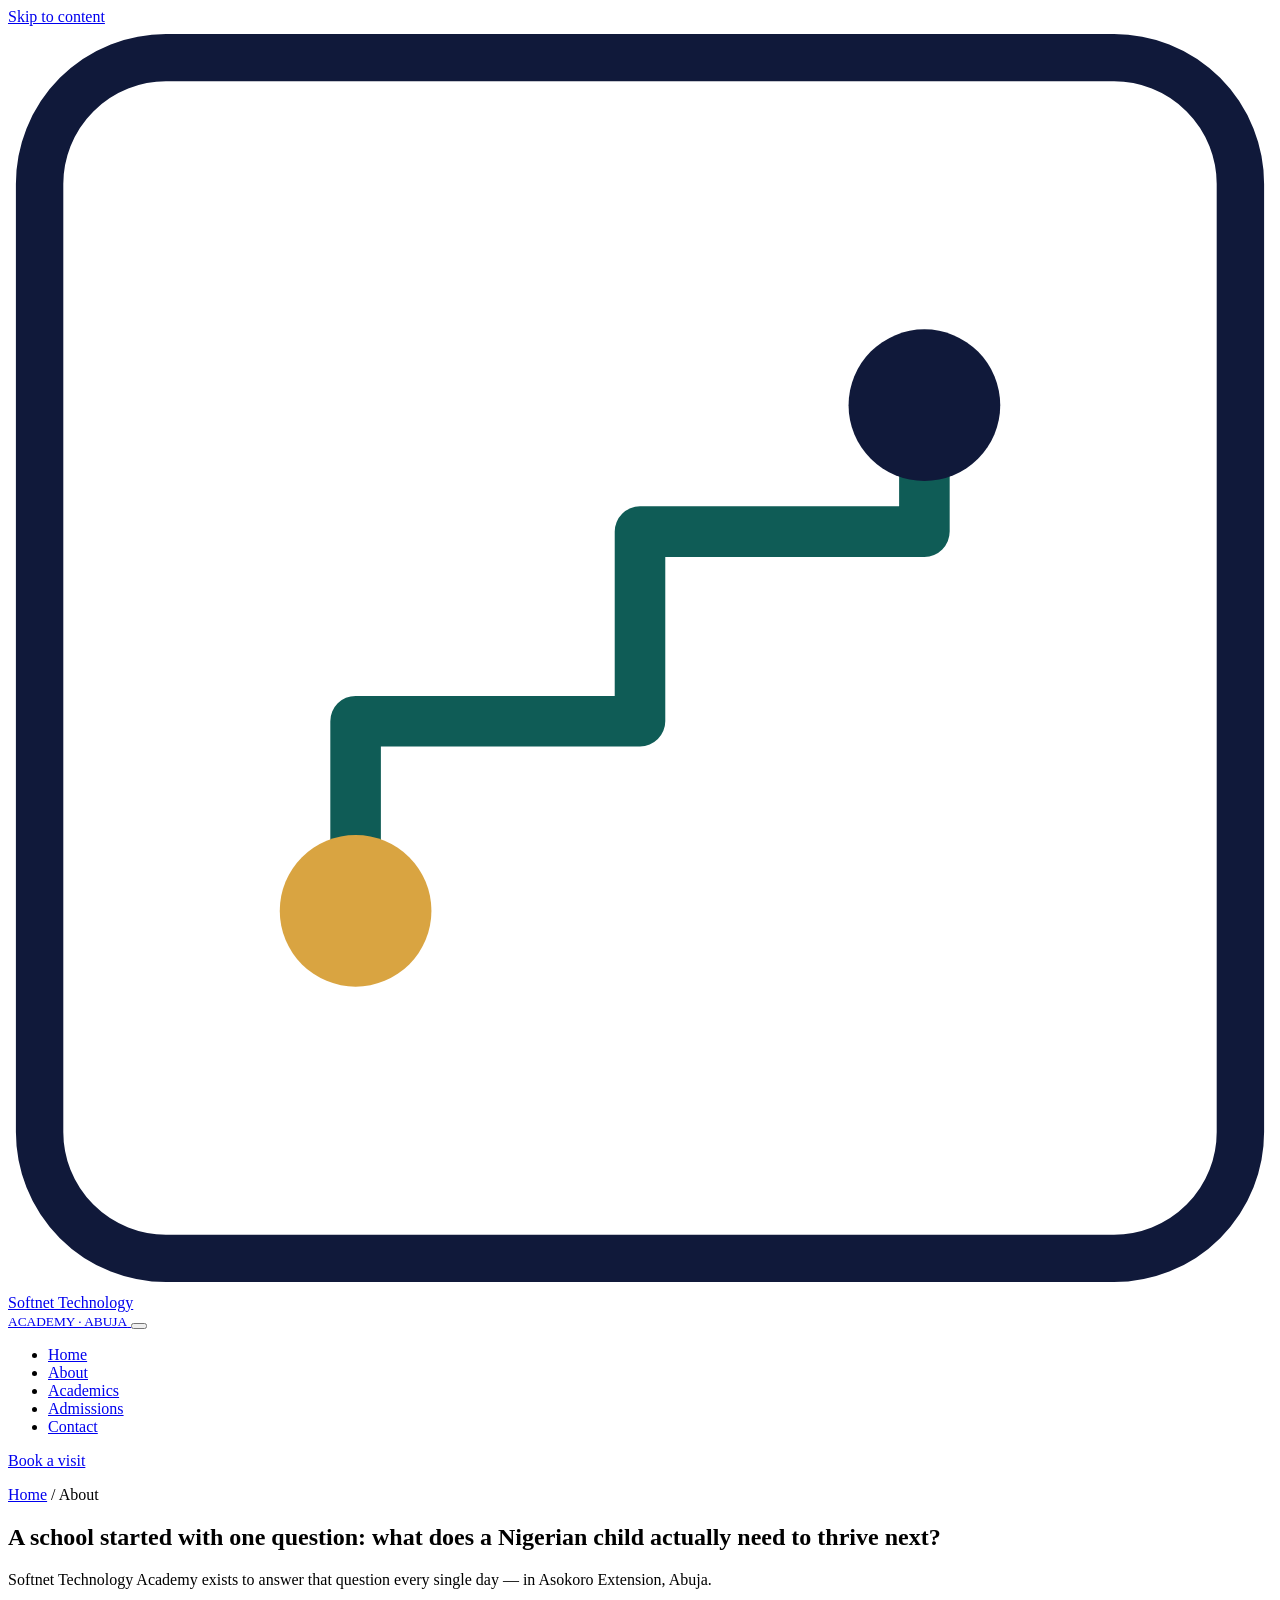
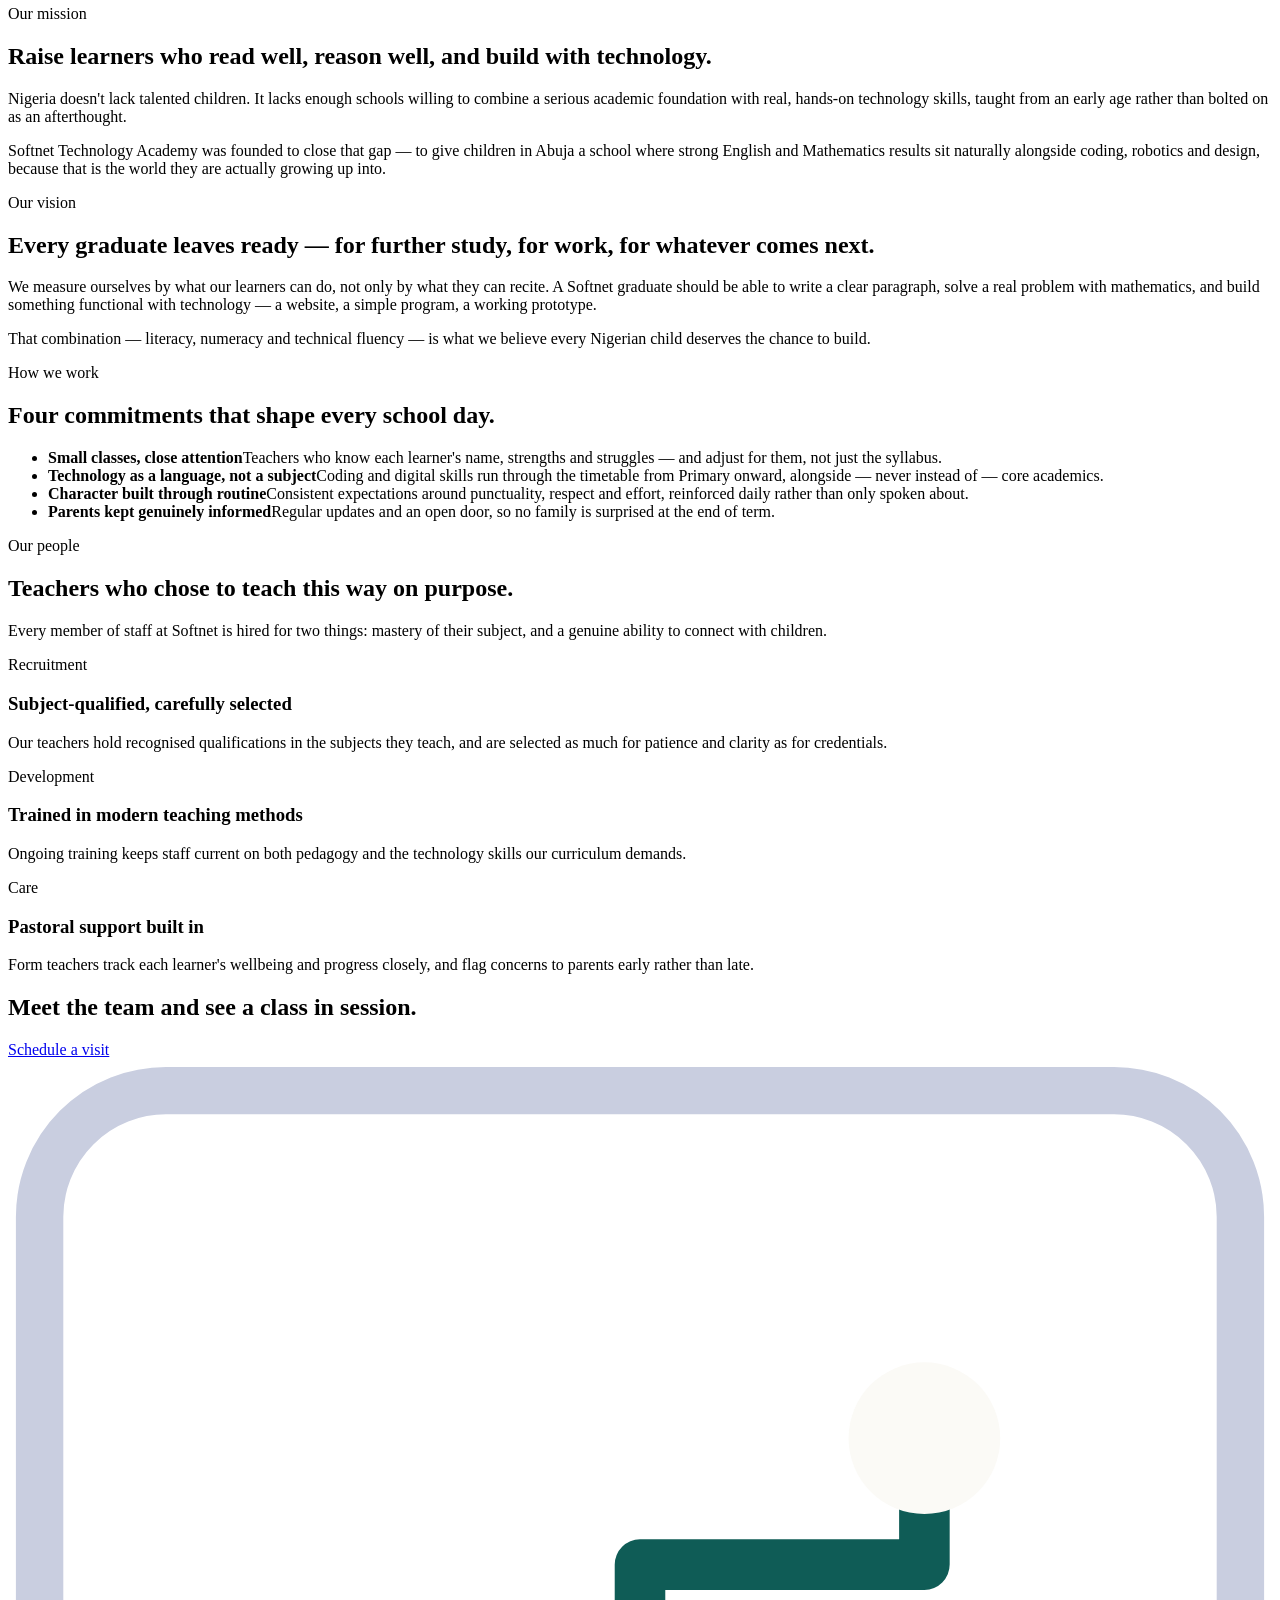
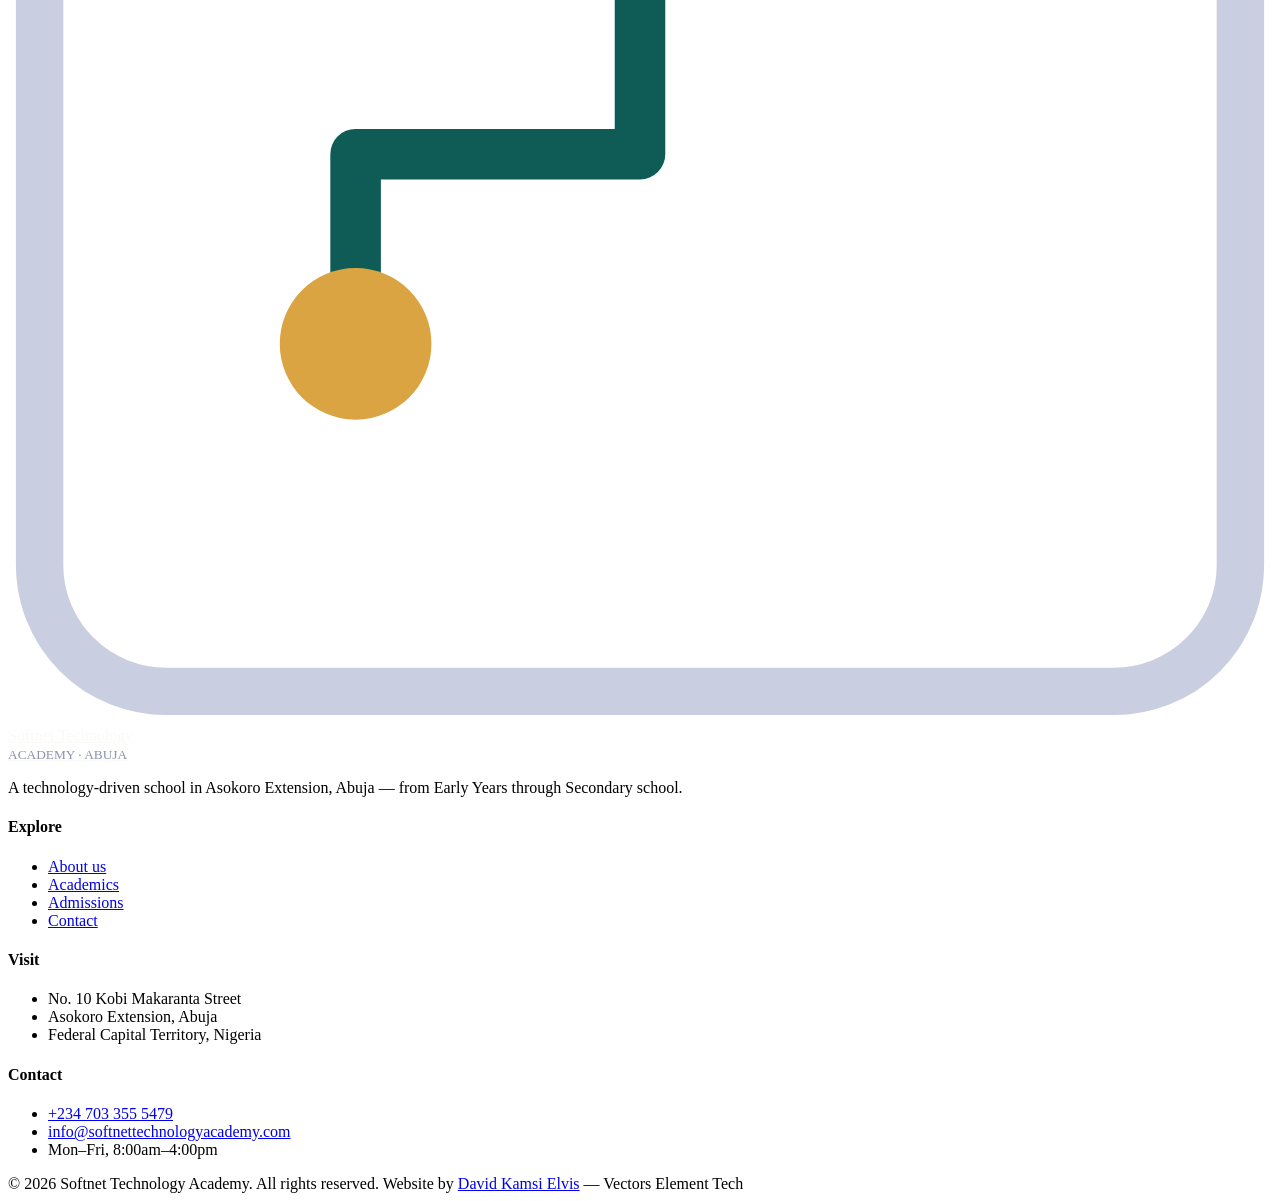
==== about.html @ 7d102e01 "Add files via upload" ====
<!doctype html>
<html lang="en">
<head>
<meta charset="UTF-8">
<meta name="viewport" content="width=device-width, initial-scale=1.0">
<title>About Softnet Technology Academy — Our Story &amp; Mission</title>
<meta name="description" content="Learn about Softnet Technology Academy's mission, values and story — a technology-driven school in Asokoro Extension, Abuja, built to prepare children for a digital future.">
<link rel="canonical" href="https://www.softnettechnologyacademy.com/about.html">
<meta name="robots" content="index, follow">
<link rel="icon" href="data:,">
<link rel="preconnect" href="https://fonts.googleapis.com">
<link rel="preconnect" href="https://fonts.gstatic.com" crossorigin>
<link href="https://fonts.googleapis.com/css2?family=Fraunces:ital,opsz,wght@0,9..144,500;0,9..144,600;1,9..144,500&family=IBM+Plex+Sans:wght@400;500;600&display=swap" rel="stylesheet">
<link rel="stylesheet" href="assets/css/style.css">
</head>
<body>

<a class="visually-hidden" href="#main">Skip to content</a>

<header class="site-header">
  <div class="wrap">
    <a class="brand" href="index.html" aria-label="Softnet Technology Academy — home">
      <svg class="brand-mark" viewBox="0 0 40 40" fill="none" xmlns="http://www.w3.org/2000/svg" aria-hidden="true">
        <rect x="1" y="1" width="38" height="38" rx="4" stroke="#10193A" stroke-width="1.5"/>
        <path d="M11 28V22L20 22V16H29V12" stroke="#0F5C56" stroke-width="1.6" stroke-linecap="round" stroke-linejoin="round"/>
        <circle cx="11" cy="28" r="2.4" fill="#D9A441"/>
        <circle cx="29" cy="12" r="2.4" fill="#10193A"/>
      </svg>
      <span>Softnet Technology<br><small>ACADEMY · ABUJA</small></span>
    </a>
    <button class="nav-toggle" aria-expanded="false" aria-controls="site-nav" aria-label="Toggle menu">
      <span></span><span></span><span></span>
    </button>
    <nav class="site-nav" id="site-nav">
      <ul>
        <li><a href="index.html">Home</a></li>
        <li><a href="about.html" aria-current="page">About</a></li>
        <li><a href="academics.html">Academics</a></li>
        <li><a href="admissions.html">Admissions</a></li>
        <li><a href="contact.html">Contact</a></li>
      </ul>
      <a class="btn btn-primary" href="admissions.html">Book a visit</a>
    </nav>
  </div>
</header>

<main id="main">

  <section class="page-hero">
    <div class="wrap">
      <p class="crumb"><a href="index.html">Home</a> / About</p>
      <h1>A school started with one question: what does a Nigerian child actually need to thrive next?</h1>
      <p>Softnet Technology Academy exists to answer that question every single day — in Asokoro Extension, Abuja.</p>
    </div>
  </section>

  <section>
    <div class="wrap split">
      <div>
        <span class="section-kicker">Our mission</span>
        <h2>Raise learners who read well, reason well, and build with technology.</h2>
        <p>Nigeria doesn't lack talented children. It lacks enough schools willing to combine a serious academic foundation with real, hands-on technology skills, taught from an early age rather than bolted on as an afterthought.</p>
        <p>Softnet Technology Academy was founded to close that gap — to give children in Abuja a school where strong English and Mathematics results sit naturally alongside coding, robotics and design, because that is the world they are actually growing up into.</p>
      </div>
      <div>
        <span class="section-kicker">Our vision</span>
        <h2>Every graduate leaves ready — for further study, for work, for whatever comes next.</h2>
        <p>We measure ourselves by what our learners can do, not only by what they can recite. A Softnet graduate should be able to write a clear paragraph, solve a real problem with mathematics, and build something functional with technology — a website, a simple program, a working prototype.</p>
        <p>That combination — literacy, numeracy and technical fluency — is what we believe every Nigerian child deserves the chance to build.</p>
      </div>
    </div>
  </section>

  <section class="alt-bg">
    <div class="wrap">
      <div class="section-head">
        <div>
          <span class="section-kicker">How we work</span>
          <h2>Four commitments that shape every school day.</h2>
        </div>
      </div>
      <ul class="timeline">
        <li><strong>Small classes, close attention</strong><span>Teachers who know each learner's name, strengths and struggles — and adjust for them, not just the syllabus.</span></li>
        <li><strong>Technology as a language, not a subject</strong><span>Coding and digital skills run through the timetable from Primary onward, alongside — never instead of — core academics.</span></li>
        <li><strong>Character built through routine</strong><span>Consistent expectations around punctuality, respect and effort, reinforced daily rather than only spoken about.</span></li>
        <li><strong>Parents kept genuinely informed</strong><span>Regular updates and an open door, so no family is surprised at the end of term.</span></li>
      </ul>
    </div>
  </section>

  <section>
    <div class="wrap">
      <div class="section-head">
        <div>
          <span class="section-kicker">Our people</span>
          <h2>Teachers who chose to teach this way on purpose.</h2>
        </div>
        <p>Every member of staff at Softnet is hired for two things: mastery of their subject, and a genuine ability to connect with children.</p>
      </div>
      <div class="values-grid">
        <div class="value-block">
          <span class="value-num">Recruitment</span>
          <h3>Subject-qualified, carefully selected</h3>
          <p>Our teachers hold recognised qualifications in the subjects they teach, and are selected as much for patience and clarity as for credentials.</p>
        </div>
        <div class="value-block">
          <span class="value-num">Development</span>
          <h3>Trained in modern teaching methods</h3>
          <p>Ongoing training keeps staff current on both pedagogy and the technology skills our curriculum demands.</p>
        </div>
        <div class="value-block">
          <span class="value-num">Care</span>
          <h3>Pastoral support built in</h3>
          <p>Form teachers track each learner's wellbeing and progress closely, and flag concerns to parents early rather than late.</p>
        </div>
      </div>
    </div>
  </section>

  <section class="cta-banner">
    <div class="wrap">
      <h2>Meet the team and see a class in session.</h2>
      <a class="btn btn-gold" href="admissions.html">Schedule a visit</a>
    </div>
  </section>

</main>

<footer class="site-footer">
  <div class="wrap footer-grid">
    <div class="footer-brand">
      <a class="brand" href="index.html" style="color:#FBFAF6;">
        <svg class="brand-mark" viewBox="0 0 40 40" fill="none" xmlns="http://www.w3.org/2000/svg" aria-hidden="true">
          <rect x="1" y="1" width="38" height="38" rx="4" stroke="#C9CEE0" stroke-width="1.5"/>
          <path d="M11 28V22L20 22V16H29V12" stroke="#0F5C56" stroke-width="1.6" stroke-linecap="round" stroke-linejoin="round"/>
          <circle cx="11" cy="28" r="2.4" fill="#D9A441"/>
          <circle cx="29" cy="12" r="2.4" fill="#FBFAF6"/>
        </svg>
        <span>Softnet Technology<br><small style="color:#8B92AC;">ACADEMY · ABUJA</small></span>
      </a>
      <p>A technology-driven school in Asokoro Extension, Abuja — from Early Years through Secondary school.</p>
    </div>
    <div>
      <h4>Explore</h4>
      <ul>
        <li><a href="about.html">About us</a></li>
        <li><a href="academics.html">Academics</a></li>
        <li><a href="admissions.html">Admissions</a></li>
        <li><a href="contact.html">Contact</a></li>
      </ul>
    </div>
    <div>
      <h4>Visit</h4>
      <ul>
        <li>No. 10 Kobi Makaranta Street</li>
        <li>Asokoro Extension, Abuja</li>
        <li>Federal Capital Territory, Nigeria</li>
      </ul>
    </div>
    <div>
      <h4>Contact</h4>
      <ul>
        <li><a href="tel:+2347033555479">+234 703 355 5479</a></li>
        <li><a href="mailto:info@softnettechnologyacademy.com">info@softnettechnologyacademy.com</a></li>
        <li>Mon–Fri, 8:00am–4:00pm</li>
      </ul>
    </div>
  </div>
  <div class="wrap footer-bottom">
    <span>© <span data-year>2026</span> Softnet Technology Academy. All rights reserved.</span>
    <span>Website by <a href="#" rel="noopener">David Kamsi Elvis</a> — Vectors Element Tech</span>
  </div>
</footer>

<script src="assets/js/script.js"></script>
</body>
</html>
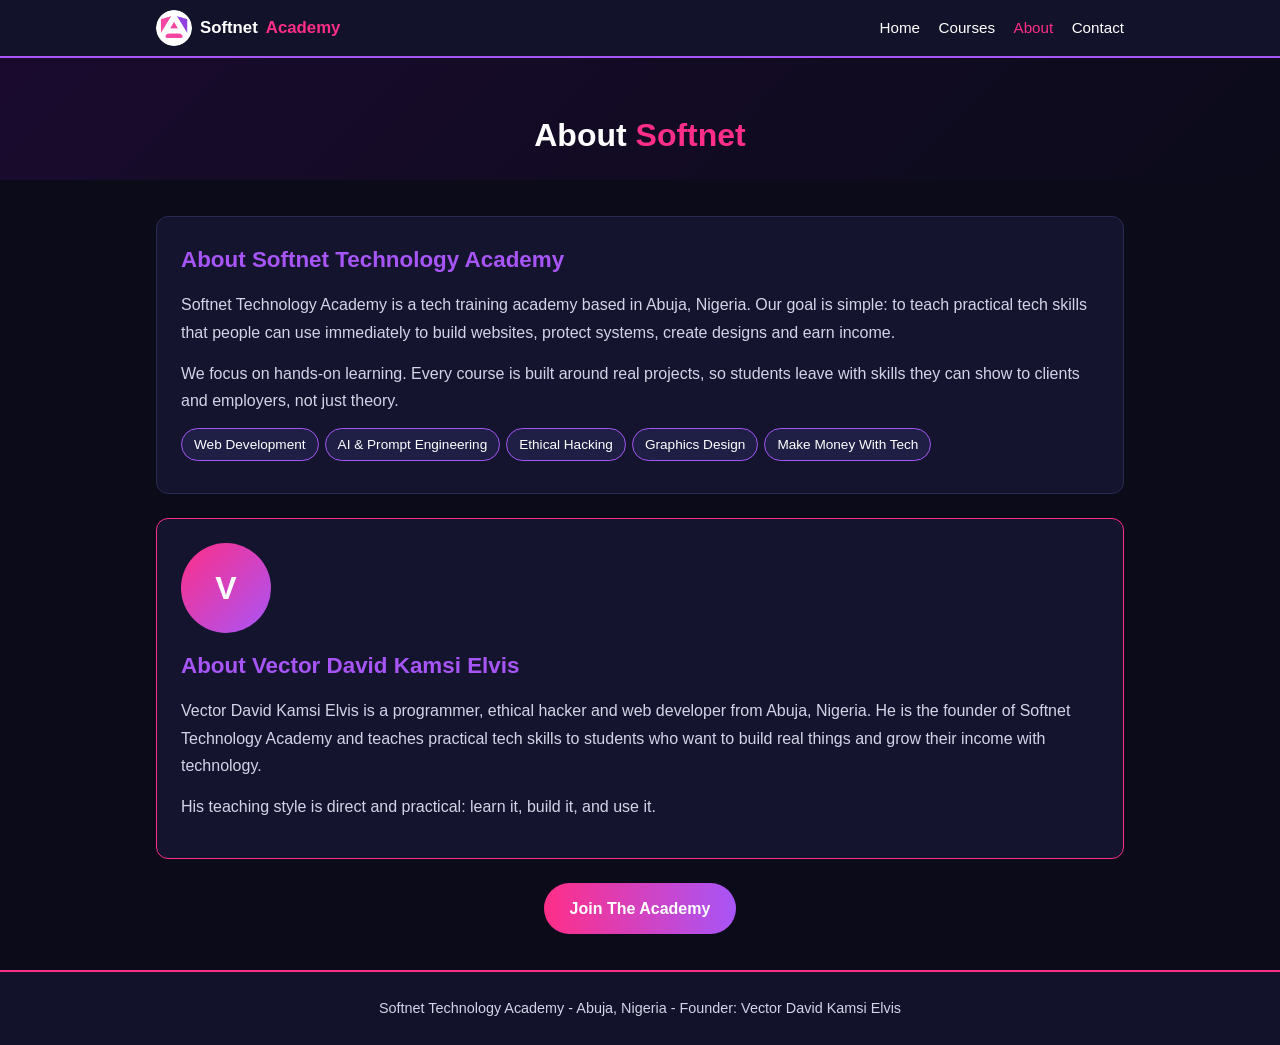
==== commit f35ca4ba: "Softnet Technology Academy website" ====
--- a/about.html
+++ b/about.html
@@ -1,177 +1,88 @@
-<!doctype html>
+<!DOCTYPE html>
 <html lang="en">
 <head>
 <meta charset="UTF-8">
 <meta name="viewport" content="width=device-width, initial-scale=1.0">
-<title>About Softnet Technology Academy — Our Story &amp; Mission</title>
-<meta name="description" content="Learn about Softnet Technology Academy's mission, values and story — a technology-driven school in Asokoro Extension, Abuja, built to prepare children for a digital future.">
-<link rel="canonical" href="https://www.softnettechnologyacademy.com/about.html">
-<meta name="robots" content="index, follow">
-<link rel="icon" href="data:,">
-<link rel="preconnect" href="https://fonts.googleapis.com">
-<link rel="preconnect" href="https://fonts.gstatic.com" crossorigin>
-<link href="https://fonts.googleapis.com/css2?family=Fraunces:ital,opsz,wght@0,9..144,500;0,9..144,600;1,9..144,500&family=IBM+Plex+Sans:wght@400;500;600&display=swap" rel="stylesheet">
-<link rel="stylesheet" href="assets/css/style.css">
+<title>About | Softnet Technology Academy</title>
+<meta name="description" content="Learn about Softnet Technology Academy in Abuja, Nigeria and its founder Vector David Kamsi Elvis, a programmer, ethical hacker and web developer who teaches practical tech skills.">
+<meta name="keywords" content="about Softnet Technology Academy, Vector David Kamsi Elvis, programmer Abuja, ethical hacker Nigeria, web developer Abuja">
+<meta name="author" content="Vector David Kamsi Elvis">
+<meta name="theme-color" content="#0b0b1a">
+<link rel="icon" type="image/png" href="favicon.png">
+<link rel="apple-touch-icon" href="apple-touch-icon.png">
+<style>
+*{box-sizing:border-box;margin:0;padding:0}
+body{font-family:Arial,Helvetica,sans-serif;background:#0b0b1a;color:#fff;line-height:1.6}
+a{color:#ff2e88;text-decoration:none}
+header{background:#12122b;border-bottom:2px solid #a855f7;position:sticky;top:0;z-index:10}
+.nav{max-width:1000px;margin:auto;padding:10px 16px;display:flex;flex-wrap:wrap;align-items:center;justify-content:space-between;gap:8px}
+.logo{display:flex;align-items:center;gap:8px;font-weight:bold;font-size:1.05rem;color:#fff}
+.logo img{width:36px;height:36px;border-radius:50%}
+.logo span{color:#ff2e88}
+nav a{color:#fff;margin-left:14px;font-size:.95rem}
+nav a:hover,nav a.active{color:#ff2e88}
+.wrap{max-width:1000px;margin:auto;padding:36px 16px}
+.btn{display:inline-block;background:linear-gradient(90deg,#ff2e88,#a855f7);color:#fff;padding:12px 26px;border-radius:30px;font-weight:bold;border:0;font-size:1rem;cursor:pointer}
+.btn:hover{opacity:.9;color:#fff}
+.card{background:#14142e;border:1px solid #2a2a50;border-radius:12px;padding:22px}
+.card h3{color:#a855f7;margin-bottom:6px}
+.card p{color:#d4d4e8;font-size:.95rem}
+.grid{display:grid;grid-template-columns:repeat(auto-fit,minmax(240px,1fr));gap:16px}
+.page-title{text-align:center;padding:50px 16px 10px;background:linear-gradient(135deg,#1a0b2e,#0b0b1a)}
+.page-title h1{font-size:2rem;margin-bottom:8px}
+.page-title h1 span{color:#ff2e88}
+.page-title p{color:#d4d4e8;max-width:600px;margin:0 auto 20px}
+h2{font-size:1.5rem;margin-bottom:18px;color:#fff}
+h2 span{color:#ff2e88}
+.center{text-align:center;margin-top:26px}
+footer{text-align:center;padding:24px 16px;background:#12122b;border-top:2px solid #ff2e88;font-size:.9rem;color:#d4d4e8}
+body{line-height:1.7}
+h2{color:#a855f7;font-size:1.4rem;margin-bottom:12px}
+p{color:#d4d4e8;margin-bottom:14px}
+.box{background:#14142e;border:1px solid #2a2a50;border-radius:12px;padding:24px;margin-bottom:24px}
+.box.pink{border-color:#ff2e88}
+.avatar{width:90px;height:90px;border-radius:50%;background:linear-gradient(135deg,#ff2e88,#a855f7);display:flex;align-items:center;justify-content:center;font-size:2rem;font-weight:bold;margin-bottom:14px}
+.tags span{display:inline-block;background:#1f1f45;border:1px solid #a855f7;color:#fff;padding:4px 12px;border-radius:20px;font-size:.85rem;margin:0 6px 8px 0}
+</style>
 </head>
 <body>
+<header>
+<div class="nav">
+<a class="logo" href="index.html"><img src="logo.png" alt="Softnet Technology Academy logo">Softnet <span>Academy</span></a>
+<nav>
+<a href="index.html">Home</a>
+<a href="courses.html">Courses</a>
+<a class="active" href="about.html">About</a>
+<a href="contact.html">Contact</a>
+</nav>
+</div>
+</header>
+<section class="page-title">
+<h1>About <span>Softnet</span></h1>
+</section>
 
-<a class="visually-hidden" href="#main">Skip to content</a>
+<main class="wrap">
 
-<header class="site-header">
-  <div class="wrap">
-    <a class="brand" href="index.html" aria-label="Softnet Technology Academy — home">
-      <svg class="brand-mark" viewBox="0 0 40 40" fill="none" xmlns="http://www.w3.org/2000/svg" aria-hidden="true">
-        <rect x="1" y="1" width="38" height="38" rx="4" stroke="#10193A" stroke-width="1.5"/>
-        <path d="M11 28V22L20 22V16H29V12" stroke="#0F5C56" stroke-width="1.6" stroke-linecap="round" stroke-linejoin="round"/>
-        <circle cx="11" cy="28" r="2.4" fill="#D9A441"/>
-        <circle cx="29" cy="12" r="2.4" fill="#10193A"/>
-      </svg>
-      <span>Softnet Technology<br><small>ACADEMY · ABUJA</small></span>
-    </a>
-    <button class="nav-toggle" aria-expanded="false" aria-controls="site-nav" aria-label="Toggle menu">
-      <span></span><span></span><span></span>
-    </button>
-    <nav class="site-nav" id="site-nav">
-      <ul>
-        <li><a href="index.html">Home</a></li>
-        <li><a href="about.html" aria-current="page">About</a></li>
-        <li><a href="academics.html">Academics</a></li>
-        <li><a href="admissions.html">Admissions</a></li>
-        <li><a href="contact.html">Contact</a></li>
-      </ul>
-      <a class="btn btn-primary" href="admissions.html">Book a visit</a>
-    </nav>
-  </div>
-</header>
+<div class="box">
+<h2>About Softnet Technology Academy</h2>
+<p>Softnet Technology Academy is a tech training academy based in Abuja, Nigeria. Our goal is simple: to teach practical tech skills that people can use immediately to build websites, protect systems, create designs and earn income.</p>
+<p>We focus on hands-on learning. Every course is built around real projects, so students leave with skills they can show to clients and employers, not just theory.</p>
+<div class="tags">
+<span>Web Development</span><span>AI &amp; Prompt Engineering</span><span>Ethical Hacking</span><span>Graphics Design</span><span>Make Money With Tech</span>
+</div>
+</div>
 
-<main id="main">
+<div class="box pink">
+<div class="avatar">V</div>
+<h2>About Vector David Kamsi Elvis</h2>
+<p>Vector David Kamsi Elvis is a programmer, ethical hacker and web developer from Abuja, Nigeria. He is the founder of Softnet Technology Academy and teaches practical tech skills to students who want to build real things and grow their income with technology.</p>
+<p>His teaching style is direct and practical: learn it, build it, and use it.</p>
+</div>
 
-  <section class="page-hero">
-    <div class="wrap">
-      <p class="crumb"><a href="index.html">Home</a> / About</p>
-      <h1>A school started with one question: what does a Nigerian child actually need to thrive next?</h1>
-      <p>Softnet Technology Academy exists to answer that question every single day — in Asokoro Extension, Abuja.</p>
-    </div>
-  </section>
-
-  <section>
-    <div class="wrap split">
-      <div>
-        <span class="section-kicker">Our mission</span>
-        <h2>Raise learners who read well, reason well, and build with technology.</h2>
-        <p>Nigeria doesn't lack talented children. It lacks enough schools willing to combine a serious academic foundation with real, hands-on technology skills, taught from an early age rather than bolted on as an afterthought.</p>
-        <p>Softnet Technology Academy was founded to close that gap — to give children in Abuja a school where strong English and Mathematics results sit naturally alongside coding, robotics and design, because that is the world they are actually growing up into.</p>
-      </div>
-      <div>
-        <span class="section-kicker">Our vision</span>
-        <h2>Every graduate leaves ready — for further study, for work, for whatever comes next.</h2>
-        <p>We measure ourselves by what our learners can do, not only by what they can recite. A Softnet graduate should be able to write a clear paragraph, solve a real problem with mathematics, and build something functional with technology — a website, a simple program, a working prototype.</p>
-        <p>That combination — literacy, numeracy and technical fluency — is what we believe every Nigerian child deserves the chance to build.</p>
-      </div>
-    </div>
-  </section>
-
-  <section class="alt-bg">
-    <div class="wrap">
-      <div class="section-head">
-        <div>
-          <span class="section-kicker">How we work</span>
-          <h2>Four commitments that shape every school day.</h2>
-        </div>
-      </div>
-      <ul class="timeline">
-        <li><strong>Small classes, close attention</strong><span>Teachers who know each learner's name, strengths and struggles — and adjust for them, not just the syllabus.</span></li>
-        <li><strong>Technology as a language, not a subject</strong><span>Coding and digital skills run through the timetable from Primary onward, alongside — never instead of — core academics.</span></li>
-        <li><strong>Character built through routine</strong><span>Consistent expectations around punctuality, respect and effort, reinforced daily rather than only spoken about.</span></li>
-        <li><strong>Parents kept genuinely informed</strong><span>Regular updates and an open door, so no family is surprised at the end of term.</span></li>
-      </ul>
-    </div>
-  </section>
-
-  <section>
-    <div class="wrap">
-      <div class="section-head">
-        <div>
-          <span class="section-kicker">Our people</span>
-          <h2>Teachers who chose to teach this way on purpose.</h2>
-        </div>
-        <p>Every member of staff at Softnet is hired for two things: mastery of their subject, and a genuine ability to connect with children.</p>
-      </div>
-      <div class="values-grid">
-        <div class="value-block">
-          <span class="value-num">Recruitment</span>
-          <h3>Subject-qualified, carefully selected</h3>
-          <p>Our teachers hold recognised qualifications in the subjects they teach, and are selected as much for patience and clarity as for credentials.</p>
-        </div>
-        <div class="value-block">
-          <span class="value-num">Development</span>
-          <h3>Trained in modern teaching methods</h3>
-          <p>Ongoing training keeps staff current on both pedagogy and the technology skills our curriculum demands.</p>
-        </div>
-        <div class="value-block">
-          <span class="value-num">Care</span>
-          <h3>Pastoral support built in</h3>
-          <p>Form teachers track each learner's wellbeing and progress closely, and flag concerns to parents early rather than late.</p>
-        </div>
-      </div>
-    </div>
-  </section>
-
-  <section class="cta-banner">
-    <div class="wrap">
-      <h2>Meet the team and see a class in session.</h2>
-      <a class="btn btn-gold" href="admissions.html">Schedule a visit</a>
-    </div>
-  </section>
+<div style="text-align:center"><a class="btn" href="contact.html">Join The Academy</a></div>
 
 </main>
 
-<footer class="site-footer">
-  <div class="wrap footer-grid">
-    <div class="footer-brand">
-      <a class="brand" href="index.html" style="color:#FBFAF6;">
-        <svg class="brand-mark" viewBox="0 0 40 40" fill="none" xmlns="http://www.w3.org/2000/svg" aria-hidden="true">
-          <rect x="1" y="1" width="38" height="38" rx="4" stroke="#C9CEE0" stroke-width="1.5"/>
-          <path d="M11 28V22L20 22V16H29V12" stroke="#0F5C56" stroke-width="1.6" stroke-linecap="round" stroke-linejoin="round"/>
-          <circle cx="11" cy="28" r="2.4" fill="#D9A441"/>
-          <circle cx="29" cy="12" r="2.4" fill="#FBFAF6"/>
-        </svg>
-        <span>Softnet Technology<br><small style="color:#8B92AC;">ACADEMY · ABUJA</small></span>
-      </a>
-      <p>A technology-driven school in Asokoro Extension, Abuja — from Early Years through Secondary school.</p>
-    </div>
-    <div>
-      <h4>Explore</h4>
-      <ul>
-        <li><a href="about.html">About us</a></li>
-        <li><a href="academics.html">Academics</a></li>
-        <li><a href="admissions.html">Admissions</a></li>
-        <li><a href="contact.html">Contact</a></li>
-      </ul>
-    </div>
-    <div>
-      <h4>Visit</h4>
-      <ul>
-        <li>No. 10 Kobi Makaranta Street</li>
-        <li>Asokoro Extension, Abuja</li>
-        <li>Federal Capital Territory, Nigeria</li>
-      </ul>
-    </div>
-    <div>
-      <h4>Contact</h4>
-      <ul>
-        <li><a href="tel:+2347033555479">+234 703 355 5479</a></li>
-        <li><a href="mailto:info@softnettechnologyacademy.com">info@softnettechnologyacademy.com</a></li>
-        <li>Mon–Fri, 8:00am–4:00pm</li>
-      </ul>
-    </div>
-  </div>
-  <div class="wrap footer-bottom">
-    <span>© <span data-year>2026</span> Softnet Technology Academy. All rights reserved.</span>
-    <span>Website by <a href="#" rel="noopener">David Kamsi Elvis</a> — Vectors Element Tech</span>
-  </div>
-</footer>
-
-<script src="assets/js/script.js"></script>
+<footer>Softnet Technology Academy - Abuja, Nigeria - Founder: Vector David Kamsi Elvis</footer>
 </body>
 </html>
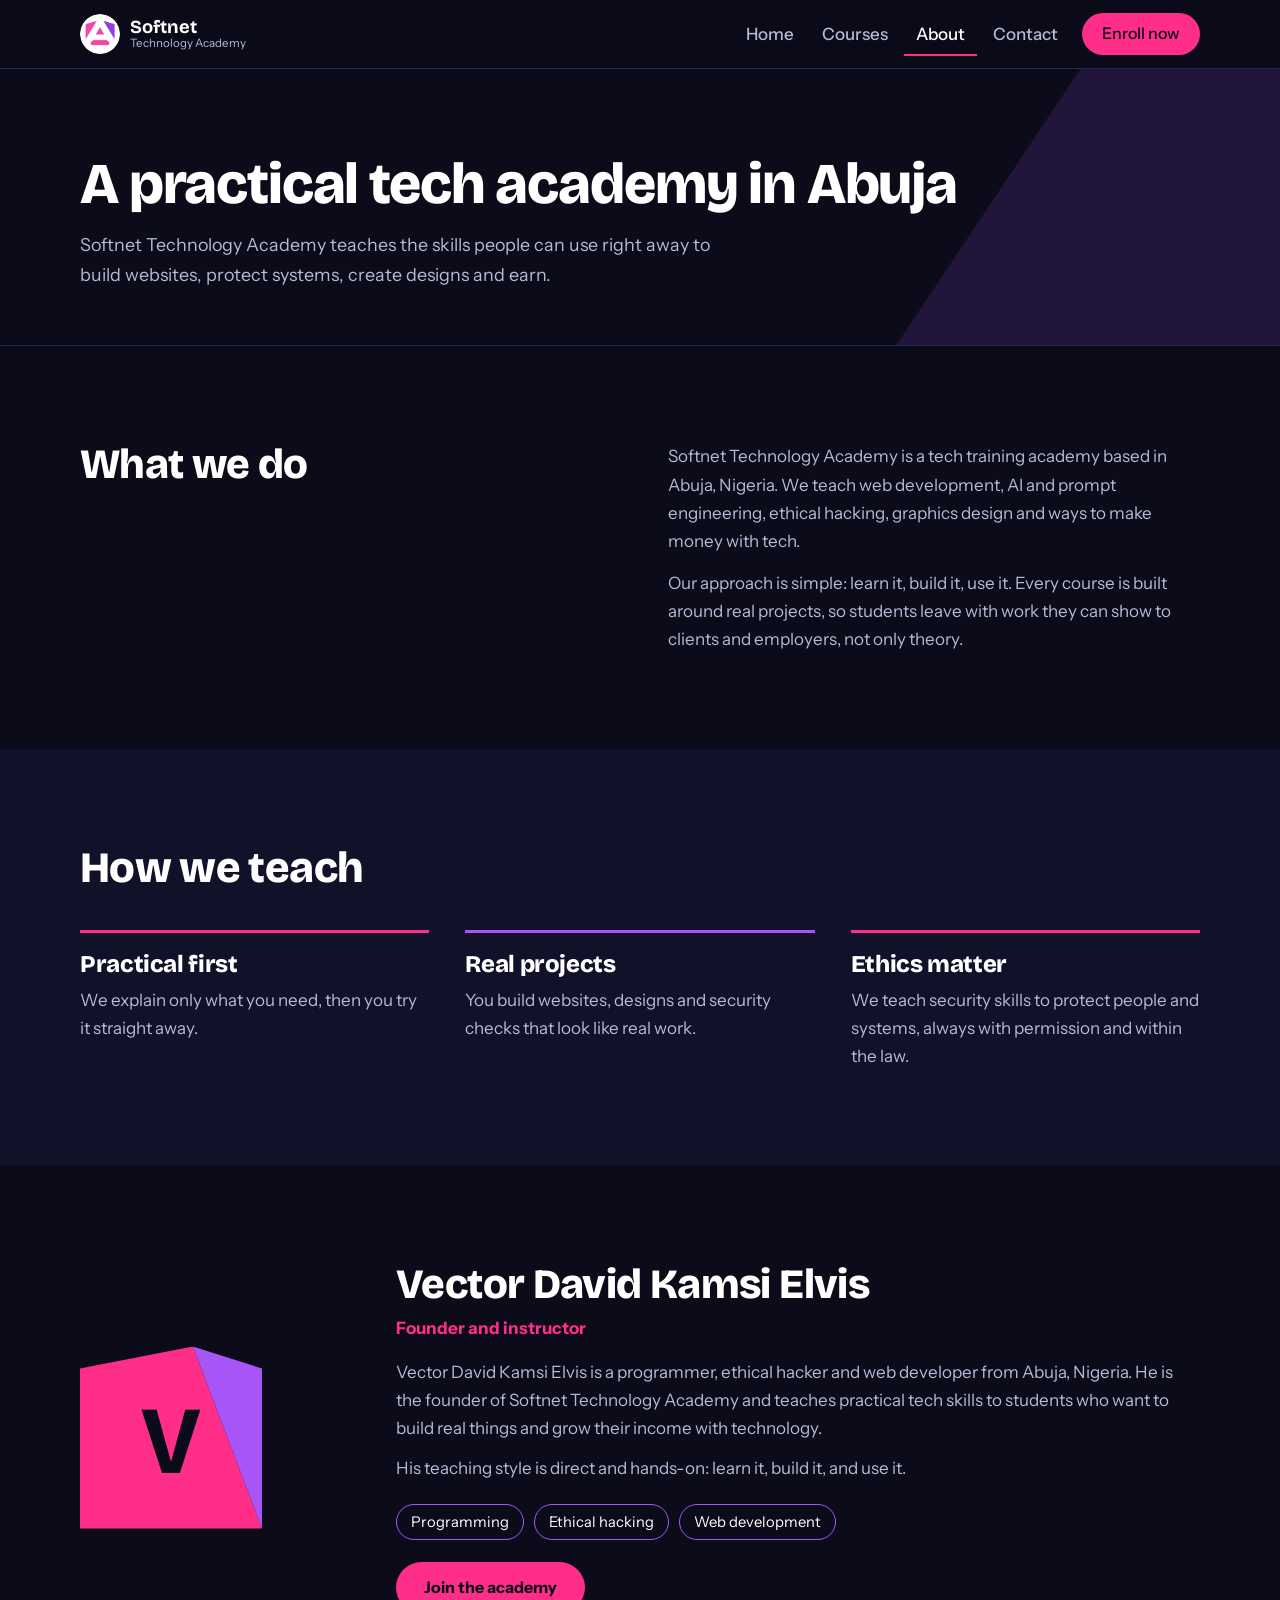
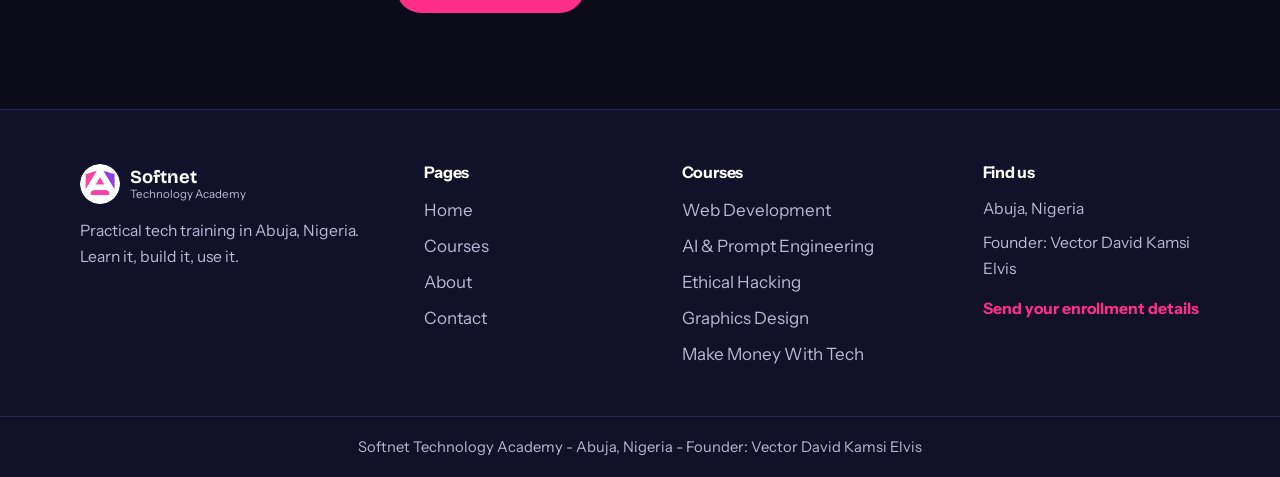
==== commit 4cb30676: "Upgrade site design" ====
--- a/about.html
+++ b/about.html
@@ -2,87 +2,116 @@
 <html lang="en">
 <head>
 <meta charset="UTF-8">
-<meta name="viewport" content="width=device-width, initial-scale=1.0">
+<meta name="viewport" content="width=device-width, initial-scale=1">
 <title>About | Softnet Technology Academy</title>
-<meta name="description" content="Learn about Softnet Technology Academy in Abuja, Nigeria and its founder Vector David Kamsi Elvis, a programmer, ethical hacker and web developer who teaches practical tech skills.">
-<meta name="keywords" content="about Softnet Technology Academy, Vector David Kamsi Elvis, programmer Abuja, ethical hacker Nigeria, web developer Abuja">
+<meta name="description" content="About Softnet Technology Academy in Abuja, Nigeria, and its founder Vector David Kamsi Elvis, a programmer, ethical hacker and web developer who teaches practical tech skills.">
+<meta name="keywords" content="about Softnet Technology Academy, Vector David Kamsi Elvis, programmer Abuja, ethical hacker Nigeria, web developer Abuja, tech academy Abuja">
 <meta name="author" content="Vector David Kamsi Elvis">
 <meta name="theme-color" content="#0b0b1a">
+<meta name="google-site-verification" content="MwQ1hpRbO0LSqHjCaqxayibc6W6-r-oxV6-lSGNBybg" />
+<link rel="canonical" href="https://anulikamadueagles-design.github.io/softnet-technology-academy/about.html">
 <link rel="icon" type="image/png" href="favicon.png">
 <link rel="apple-touch-icon" href="apple-touch-icon.png">
-<style>
-*{box-sizing:border-box;margin:0;padding:0}
-body{font-family:Arial,Helvetica,sans-serif;background:#0b0b1a;color:#fff;line-height:1.6}
-a{color:#ff2e88;text-decoration:none}
-header{background:#12122b;border-bottom:2px solid #a855f7;position:sticky;top:0;z-index:10}
-.nav{max-width:1000px;margin:auto;padding:10px 16px;display:flex;flex-wrap:wrap;align-items:center;justify-content:space-between;gap:8px}
-.logo{display:flex;align-items:center;gap:8px;font-weight:bold;font-size:1.05rem;color:#fff}
-.logo img{width:36px;height:36px;border-radius:50%}
-.logo span{color:#ff2e88}
-nav a{color:#fff;margin-left:14px;font-size:.95rem}
-nav a:hover,nav a.active{color:#ff2e88}
-.wrap{max-width:1000px;margin:auto;padding:36px 16px}
-.btn{display:inline-block;background:linear-gradient(90deg,#ff2e88,#a855f7);color:#fff;padding:12px 26px;border-radius:30px;font-weight:bold;border:0;font-size:1rem;cursor:pointer}
-.btn:hover{opacity:.9;color:#fff}
-.card{background:#14142e;border:1px solid #2a2a50;border-radius:12px;padding:22px}
-.card h3{color:#a855f7;margin-bottom:6px}
-.card p{color:#d4d4e8;font-size:.95rem}
-.grid{display:grid;grid-template-columns:repeat(auto-fit,minmax(240px,1fr));gap:16px}
-.page-title{text-align:center;padding:50px 16px 10px;background:linear-gradient(135deg,#1a0b2e,#0b0b1a)}
-.page-title h1{font-size:2rem;margin-bottom:8px}
-.page-title h1 span{color:#ff2e88}
-.page-title p{color:#d4d4e8;max-width:600px;margin:0 auto 20px}
-h2{font-size:1.5rem;margin-bottom:18px;color:#fff}
-h2 span{color:#ff2e88}
-.center{text-align:center;margin-top:26px}
-footer{text-align:center;padding:24px 16px;background:#12122b;border-top:2px solid #ff2e88;font-size:.9rem;color:#d4d4e8}
-body{line-height:1.7}
-h2{color:#a855f7;font-size:1.4rem;margin-bottom:12px}
-p{color:#d4d4e8;margin-bottom:14px}
-.box{background:#14142e;border:1px solid #2a2a50;border-radius:12px;padding:24px;margin-bottom:24px}
-.box.pink{border-color:#ff2e88}
-.avatar{width:90px;height:90px;border-radius:50%;background:linear-gradient(135deg,#ff2e88,#a855f7);display:flex;align-items:center;justify-content:center;font-size:2rem;font-weight:bold;margin-bottom:14px}
-.tags span{display:inline-block;background:#1f1f45;border:1px solid #a855f7;color:#fff;padding:4px 12px;border-radius:20px;font-size:.85rem;margin:0 6px 8px 0}
-</style>
+<meta property="og:type" content="website">
+<meta property="og:site_name" content="Softnet Technology Academy">
+<meta property="og:title" content="About | Softnet Technology Academy">
+<meta property="og:description" content="About Softnet Technology Academy in Abuja, Nigeria, and its founder Vector David Kamsi Elvis, a programmer, ethical hacker and web developer who teaches practical tech skills.">
+<meta property="og:url" content="https://anulikamadueagles-design.github.io/softnet-technology-academy/about.html">
+<meta property="og:image" content="https://anulikamadueagles-design.github.io/softnet-technology-academy/og-image.png">
+<meta name="twitter:card" content="summary_large_image">
+<link rel="preconnect" href="https://fonts.googleapis.com">
+<link rel="preconnect" href="https://fonts.gstatic.com" crossorigin>
+<link href="https://fonts.googleapis.com/css2?family=Bricolage+Grotesque:opsz,wght@12..96,600;12..96,800&family=IBM+Plex+Mono:wght@400;500&family=Instrument+Sans:wght@400;500;700&display=swap" rel="stylesheet">
+<link rel="stylesheet" href="style.css">
+<script>document.documentElement.className+=" js"</script>
 </head>
 <body>
-<header>
-<div class="nav">
-<a class="logo" href="index.html"><img src="logo.png" alt="Softnet Technology Academy logo">Softnet <span>Academy</span></a>
-<nav>
-<a href="index.html">Home</a>
-<a href="courses.html">Courses</a>
-<a class="active" href="about.html">About</a>
-<a href="contact.html">Contact</a>
+<a class="skip" href="#main">Skip to content</a>
+<header class="site-header">
+<div class="container bar">
+<a class="brand" href="index.html" aria-label="Softnet Technology Academy home"><img src="logo.png" width="40" height="40" alt=""><span><b>Softnet</b><small>Technology Academy</small></span></a>
+<button class="nav-toggle" type="button" aria-label="Open menu" aria-expanded="false" aria-controls="site-nav"><svg viewBox="0 0 24 24" fill="none" stroke="currentColor" stroke-width="1.8" stroke-linecap="round" stroke-linejoin="round" aria-hidden="true"><line x1="3" y1="7" x2="21" y2="7"/><line x1="3" y1="12" x2="21" y2="12"/><line x1="3" y1="17" x2="21" y2="17"/></svg></button>
+<nav class="nav" id="site-nav" aria-label="Main">
+<ul>
+<li><a href="index.html">Home</a></li>
+<li><a href="courses.html">Courses</a></li>
+<li><a href="about.html" aria-current="page">About</a></li>
+<li><a href="contact.html">Contact</a></li>
+<li><a class="btn btn-pink" href="contact.html">Enroll now</a></li>
+</ul>
 </nav>
 </div>
 </header>
-<section class="page-title">
-<h1>About <span>Softnet</span></h1>
+<main id="main">
+<section class="page-hero">
+<div class="container">
+<h1>A practical tech academy in Abuja</h1>
+<p>Softnet Technology Academy teaches the skills people can use right away to build websites, protect systems, create designs and earn.</p>
+</div>
 </section>
 
-<main class="wrap">
-
-<div class="box">
-<h2>About Softnet Technology Academy</h2>
-<p>Softnet Technology Academy is a tech training academy based in Abuja, Nigeria. Our goal is simple: to teach practical tech skills that people can use immediately to build websites, protect systems, create designs and earn income.</p>
-<p>We focus on hands-on learning. Every course is built around real projects, so students leave with skills they can show to clients and employers, not just theory.</p>
-<div class="tags">
-<span>Web Development</span><span>AI &amp; Prompt Engineering</span><span>Ethical Hacking</span><span>Graphics Design</span><span>Make Money With Tech</span>
+<section class="section">
+<div class="container story">
+<h2>What we do</h2>
+<div>
+<p>Softnet Technology Academy is a tech training academy based in Abuja, Nigeria. We teach web development, AI and prompt engineering, ethical hacking, graphics design and ways to make money with tech.</p>
+<p>Our approach is simple: learn it, build it, use it. Every course is built around real projects, so students leave with work they can show to clients and employers, not only theory.</p>
 </div>
 </div>
+</section>
 
-<div class="box pink">
-<div class="avatar">V</div>
-<h2>About Vector David Kamsi Elvis</h2>
+<section class="section section-alt">
+<div class="container">
+<div class="sec-head"><h2>How we teach</h2></div>
+<div class="three">
+<div><h3>Practical first</h3><p>We explain only what you need, then you try it straight away.</p></div>
+<div><h3>Real projects</h3><p>You build websites, designs and security checks that look like real work.</p></div>
+<div><h3>Ethics matter</h3><p>We teach security skills to protect people and systems, always with permission and within the law.</p></div>
+</div>
+</div>
+</section>
+
+<section class="section">
+<div class="container founder">
+<div class="badge" aria-hidden="true"><b>V</b></div>
+<div>
+<h2>Vector David Kamsi Elvis</h2>
+<p class="role">Founder and instructor</p>
 <p>Vector David Kamsi Elvis is a programmer, ethical hacker and web developer from Abuja, Nigeria. He is the founder of Softnet Technology Academy and teaches practical tech skills to students who want to build real things and grow their income with technology.</p>
-<p>His teaching style is direct and practical: learn it, build it, and use it.</p>
+<p>His teaching style is direct and hands-on: learn it, build it, and use it.</p>
+<div class="skills"><span>Programming</span><span>Ethical hacking</span><span>Web development</span></div>
+<a class="btn btn-pink" href="contact.html">Join the academy</a>
 </div>
-
-<div style="text-align:center"><a class="btn" href="contact.html">Join The Academy</a></div>
-
+</div>
+</section>
 </main>
-
-<footer>Softnet Technology Academy - Abuja, Nigeria - Founder: Vector David Kamsi Elvis</footer>
+<footer class="site-footer">
+<div class="container foot-grid">
+<div>
+<a class="brand" href="index.html"><img src="logo.png" width="40" height="40" alt=""><span><b>Softnet</b><small>Technology Academy</small></span></a>
+<p>Practical tech training in Abuja, Nigeria. Learn it, build it, use it.</p>
+</div>
+<div><h3>Pages</h3><ul>
+<li><a href="index.html">Home</a></li>
+<li><a href="courses.html">Courses</a></li>
+<li><a href="about.html">About</a></li>
+<li><a href="contact.html">Contact</a></li>
+</ul></div>
+<div><h3>Courses</h3><ul>
+<li><a href="courses.html#web">Web Development</a></li>
+<li><a href="courses.html#ai">AI &amp; Prompt Engineering</a></li>
+<li><a href="courses.html#hacking">Ethical Hacking</a></li>
+<li><a href="courses.html#design">Graphics Design</a></li>
+<li><a href="courses.html#money">Make Money With Tech</a></li>
+</ul></div>
+<div><h3>Find us</h3>
+<p>Abuja, Nigeria</p>
+<p style="margin-top:8px">Founder: Vector David Kamsi Elvis</p>
+<p style="margin-top:14px"><a class="textlink" href="contact.html">Send your enrollment details</a></p>
+</div>
+</div>
+<div class="foot-bar"><div class="container">Softnet Technology Academy - Abuja, Nigeria - Founder: Vector David Kamsi Elvis</div></div>
+</footer>
+<script src="script.js" defer></script>
 </body>
 </html>
--- a/style.css
+++ b/style.css
@@ -0,0 +1,247 @@
+:root{--bg:#0b0b1a;--bg-2:#11112a;--bg-3:#181838;--line:#262652;--pink:#ff2e88;--purple:#a855f7;--text:#fff;--muted:#b9b9d6;
+--head:"Bricolage Grotesque","Trebuchet MS",system-ui,sans-serif;
+--body:"Instrument Sans",system-ui,-apple-system,"Segoe UI",Roboto,Arial,sans-serif;
+--mono:"IBM Plex Mono",ui-monospace,Menlo,Consolas,monospace}
+*,*::before,*::after{box-sizing:border-box}
+html{scroll-behavior:smooth;-webkit-text-size-adjust:100%}
+body{margin:0;background:var(--bg);color:var(--text);font-family:var(--body);font-size:1.0625rem;line-height:1.65}
+img,svg{display:block;max-width:100%}
+a{color:inherit;text-decoration:none}
+h1,h2,h3{font-family:var(--head);line-height:1.1;margin:0;font-weight:800;letter-spacing:-.015em}
+p{margin:0}
+ul,ol{margin:0;padding:0;list-style:none}
+.container{width:min(1120px,calc(100% - 40px));margin-inline:auto}
+.skip{position:absolute;left:-999px;top:8px;background:var(--pink);color:var(--bg);padding:8px 14px;border-radius:6px;z-index:100;font-weight:700}
+.skip:focus{left:8px}
+:focus-visible{outline:3px solid var(--purple);outline-offset:3px;border-radius:4px}
+
+/* header */
+.site-header{position:sticky;top:0;z-index:50;background:rgba(11,11,26,.94);backdrop-filter:blur(10px);-webkit-backdrop-filter:blur(10px);border-bottom:1px solid var(--line)}
+.bar{display:flex;align-items:center;justify-content:space-between;height:68px;gap:16px}
+.brand{display:flex;align-items:center;gap:10px}
+.brand img{width:40px;height:40px;border-radius:50%}
+.brand b{display:block;font-family:var(--head);font-size:1.15rem;line-height:1.1}
+.brand small{display:block;font-size:.72rem;color:var(--muted);line-height:1.2}
+.nav ul{display:flex;gap:4px;align-items:center}
+.nav a{display:block;padding:8px 12px;border-radius:6px;color:var(--muted);font-weight:500;transition:color .2s}
+.nav a:hover{color:#fff}
+.nav a[aria-current="page"]{color:#fff;box-shadow:inset 0 -2px 0 var(--pink);border-radius:0}
+.nav .btn-pink{color:var(--bg);padding:9px 18px;margin-left:8px;border-radius:999px;box-shadow:none}
+.nav .btn-pink:hover{color:var(--bg)}
+.nav-toggle{display:none;background:none;border:1px solid var(--line);color:#fff;width:44px;height:44px;border-radius:8px;cursor:pointer;align-items:center;justify-content:center}
+.nav-toggle svg{width:22px;height:22px}
+@media(max-width:859px){
+.nav-toggle{display:inline-flex}
+.nav ul{flex-wrap:wrap}
+.js .nav{display:none;position:absolute;top:68px;left:0;right:0;background:var(--bg-2);border-bottom:1px solid var(--line);padding:12px 20px 22px}
+.js .nav.open{display:block}
+.js .nav ul{flex-direction:column;align-items:stretch;gap:2px}
+.js .nav a{padding:13px 8px;font-size:1.05rem}
+.js .nav a[aria-current="page"]{box-shadow:none;color:var(--pink)}
+.js .nav .btn-pink{margin:10px 0 0;text-align:center;padding:14px 18px}
+}
+
+/* buttons */
+.btn{display:inline-flex;align-items:center;justify-content:center;gap:8px;padding:14px 26px;border-radius:999px;font-weight:700;font-family:var(--body);border:2px solid transparent;cursor:pointer;font-size:1rem;line-height:1.2;transition:transform .15s,background .2s,color .2s,border-color .2s}
+.btn:active{transform:translateY(1px)}
+.btn-pink{background:var(--pink);color:var(--bg)}
+.btn-pink:hover{background:#ff5fa3}
+.btn-line{border-color:var(--purple);color:#fff;background:transparent}
+.btn-line:hover{background:var(--purple);color:var(--bg)}
+.btn-dark{background:var(--bg);color:#fff}
+.btn-dark:hover{background:#000}
+.btn-row{display:flex;flex-wrap:wrap;gap:12px}
+
+/* sections */
+.section{padding:clamp(56px,8vw,96px) 0}
+.section-alt{background:var(--bg-2)}
+.sec-head{max-width:660px;margin-bottom:38px}
+.sec-head h2{font-size:clamp(1.8rem,4.2vw,2.7rem)}
+.sec-head p{color:var(--muted);margin-top:14px;font-size:1.08rem}
+
+/* hero */
+.hero{position:relative;overflow:hidden;padding:clamp(40px,7vw,88px) 0 clamp(56px,9vw,104px)}
+.hero::before,.hero::after{content:"";position:absolute;pointer-events:none}
+.hero::before{left:-10%;top:-6%;width:52%;height:72%;background:var(--pink);opacity:.10;-webkit-mask-image:linear-gradient(#000 40%,transparent);mask-image:linear-gradient(#000 40%,transparent);clip-path:polygon(0 22%,100% 0,46% 100%,0 100%)}
+.hero::after{right:-8%;top:0;width:44%;height:84%;background:var(--purple);opacity:.15;-webkit-mask-image:linear-gradient(#000 40%,transparent);mask-image:linear-gradient(#000 40%,transparent);clip-path:polygon(0 0,100% 22%,100% 100%,58% 100%)}
+.hero .container{position:relative;z-index:1}
+.hero-grid{display:grid;gap:44px;align-items:center}
+@media(min-width:920px){.hero-grid{grid-template-columns:1.08fr .92fr;gap:56px}}
+.mark{display:flex;align-items:center;gap:14px;margin-bottom:26px}
+.mark img{width:76px;height:76px;border-radius:50%;box-shadow:0 0 0 3px var(--bg),0 0 0 5px var(--purple)}
+.mark span{font-weight:700;line-height:1.3}
+.mark small{display:block;color:var(--muted);font-weight:400;font-size:.95rem}
+.hero h1{font-size:clamp(2.35rem,7vw,4.3rem);line-height:1.02;letter-spacing:-.025em;margin-bottom:22px}
+.hero h1 span{display:block}
+.lede{color:var(--muted);font-size:clamp(1.05rem,2.2vw,1.22rem);max-width:34em;margin-bottom:28px}
+.ticks{display:flex;flex-wrap:wrap;gap:10px 22px;margin-top:28px;color:var(--muted);font-size:.98rem}
+.ticks li{display:flex;align-items:center;gap:8px}
+.ticks svg{width:18px;height:18px;color:var(--pink);flex-shrink:0}
+
+/* terminal */
+.term{background:#0d0d22;border:1px solid var(--line);border-radius:10px;overflow:hidden;box-shadow:0 28px 70px rgba(0,0,0,.5)}
+.term-bar{display:flex;align-items:center;gap:7px;padding:12px 16px;border-bottom:1px solid var(--line);background:#12122c}
+.term-bar i{width:11px;height:11px;border-radius:50%;background:var(--line)}
+.term-bar i:nth-child(1){background:var(--pink)}
+.term-bar i:nth-child(2){background:var(--purple)}
+.term-bar span{margin-left:8px;font-family:var(--mono);font-size:.74rem;color:var(--muted)}
+.term-body{padding:20px 18px 24px;font-family:var(--mono);font-size:.78rem;line-height:1.95;min-height:300px;color:#e6e6ff}
+@media(min-width:460px){.term-body{font-size:.86rem}}
+.tl{display:block;overflow:hidden;white-space:pre;width:calc(var(--n)*1ch)}
+.tl .p{color:var(--pink)}
+.tl .d{color:var(--muted)}
+.tl .w{color:var(--purple)}
+.tl .ok{color:#5ee6a8}
+.cursor{display:inline-block;width:.6em;height:1.05em;background:var(--pink);vertical-align:text-bottom}
+@media(prefers-reduced-motion:no-preference){
+.tl{animation:type calc(var(--n)*.016s) steps(var(--n),end) var(--d) both}
+.cursor{animation:blink 1s steps(1) infinite 4s}
+@keyframes type{from{width:0}to{width:calc(var(--n)*1ch)}}
+@keyframes blink{50%{opacity:0}}
+}
+
+/* course tiles */
+.bento{display:grid;gap:14px}
+@media(min-width:780px){.bento{grid-template-columns:repeat(3,1fr)}
+.tile-big{grid-column:span 2;grid-row:span 2}
+.tile-wide{grid-column:span 3}}
+.tile{background:var(--bg-2);border:1px solid var(--line);border-left:4px solid var(--purple);border-radius:6px;padding:26px;display:flex;flex-direction:column;gap:10px;transition:border-color .2s,background .2s}
+.tile:hover{background:var(--bg-3);border-color:var(--pink)}
+.tile.pink{border-left-color:var(--pink)}
+.tile .ico{width:30px;height:30px;color:var(--pink)}
+.tile.purple .ico{color:var(--purple)}
+.tile h3{font-size:1.35rem}
+.tile-big h3{font-size:clamp(1.8rem,3.6vw,2.5rem)}
+.tile p{color:var(--muted)}
+.tile-big p{font-size:1.1rem;max-width:30em}
+.chip{align-self:flex-start;border:1px solid var(--line);border-radius:999px;padding:3px 12px;font-size:.85rem;color:#fff;background:var(--bg)}
+.tile-big ul{margin-top:8px;display:grid;gap:8px;color:var(--muted)}
+.tile-big li{display:flex;gap:10px;align-items:flex-start}
+.tile-big li svg{width:18px;height:18px;color:var(--pink);margin-top:5px;flex-shrink:0}
+.tile-wide .tw-text{display:flex;flex-direction:column;gap:10px}
+@media(min-width:780px){.tile-wide{flex-direction:row;align-items:center;gap:22px}.tile-wide .tw-text{flex:1}}
+.more{margin-top:28px;display:flex;flex-wrap:wrap;gap:14px;align-items:center;color:var(--muted)}
+
+/* principles */
+.three{display:grid;gap:30px}
+@media(min-width:780px){.three{grid-template-columns:repeat(3,1fr);gap:36px}}
+.three>div{border-top:3px solid var(--pink);padding-top:18px}
+.three>div:nth-child(2){border-color:var(--purple)}
+.three h3{font-size:1.5rem;margin-bottom:8px}
+.three p{color:var(--muted)}
+
+/* founder */
+.founder{display:grid;gap:32px;align-items:center}
+@media(min-width:800px){.founder{grid-template-columns:260px 1fr;gap:56px}}
+.badge{position:relative;width:min(240px,70%);aspect-ratio:1;display:flex;align-items:center;justify-content:center;font-family:var(--head);font-weight:800;font-size:6rem;color:var(--bg)}
+.badge::before{content:"";position:absolute;inset:0;background:var(--pink);clip-path:polygon(0 12%,62% 0,100% 100%,0 100%)}
+.badge::after{content:"";position:absolute;inset:0;background:var(--purple);clip-path:polygon(62% 0,100% 12%,100% 100%)}
+.badge b{position:relative;z-index:1;margin-top:10px}
+.founder h2{font-size:clamp(1.8rem,4vw,2.6rem);margin-bottom:6px}
+.founder .role{color:var(--pink);font-weight:700;margin-bottom:16px}
+.founder p+p{margin-top:12px}
+.founder p{color:var(--muted)}
+.skills{display:flex;flex-wrap:wrap;gap:10px;margin:22px 0}
+.skills span{border:1px solid var(--purple);border-radius:999px;padding:5px 14px;font-size:.92rem}
+.textlink{color:var(--pink);font-weight:700;border-bottom:2px solid transparent;transition:border-color .2s}
+.textlink:hover{border-color:var(--pink)}
+
+/* faq */
+.faq{max-width:780px}
+.faq details{border-top:1px solid var(--line)}
+.faq details:last-child{border-bottom:1px solid var(--line)}
+.faq summary{list-style:none;cursor:pointer;padding:20px 40px 20px 0;font-weight:700;font-size:1.1rem;position:relative}
+.faq summary::-webkit-details-marker{display:none}
+.faq summary::after{content:"";position:absolute;right:6px;top:50%;width:10px;height:10px;border-right:2px solid var(--pink);border-bottom:2px solid var(--pink);transform:translateY(-70%) rotate(45deg);transition:transform .25s}
+.faq details[open] summary::after{transform:translateY(-30%) rotate(-135deg)}
+.faq details p{color:var(--muted);padding:0 0 22px;max-width:40em}
+
+/* call to action */
+.cta{background:var(--pink);color:var(--bg);clip-path:polygon(0 28px,100% 0,100% 100%,0 100%);padding:clamp(64px,9vw,104px) 0 clamp(52px,7vw,80px);margin-top:-1px}
+.cta .container{display:grid;gap:22px}
+@media(min-width:800px){.cta .container{grid-template-columns:1fr auto;align-items:center;gap:40px}}
+.cta h2{font-size:clamp(1.9rem,4.4vw,3rem);margin-bottom:10px}
+.cta p{font-size:1.1rem;max-width:34em}
+
+/* sub page hero */
+.page-hero{position:relative;overflow:hidden;padding:clamp(44px,7vw,84px) 0 clamp(36px,5vw,56px);border-bottom:1px solid var(--line)}
+.page-hero::after{content:"";position:absolute;right:-6%;top:0;width:36%;height:100%;background:var(--purple);opacity:.14;clip-path:polygon(40% 0,100% 0,100% 100%,0 100%);pointer-events:none}
+.page-hero .container{position:relative;z-index:1}
+.page-hero h1{font-size:clamp(2.1rem,5.6vw,3.6rem);letter-spacing:-.02em;margin-bottom:14px;max-width:16em}
+.page-hero p{color:var(--muted);max-width:36em;font-size:1.12rem}
+
+/* course rows */
+.course{display:grid;gap:18px;padding:34px 0;border-top:1px solid var(--line);scroll-margin-top:84px}
+.course:first-child{border-top:0;padding-top:0}
+@media(min-width:860px){.course{grid-template-columns:190px 1fr auto;gap:40px;align-items:start}}
+.dur{display:flex;align-items:center;gap:14px}
+@media(min-width:860px){.dur{flex-direction:column;align-items:flex-start;gap:10px}}
+.dur svg{width:34px;height:34px}
+.dur strong{font-family:var(--head);font-size:2.6rem;line-height:1;font-weight:800}
+.dur small{display:block;color:var(--muted);font-size:.95rem}
+.c-pink .dur{color:var(--pink)}
+.c-purple .dur{color:var(--purple)}
+.course h2{font-size:clamp(1.6rem,3.4vw,2.2rem);margin-bottom:10px}
+.course p{color:var(--muted);max-width:38em}
+.learn{margin-top:16px;display:grid;gap:8px}
+@media(min-width:620px){.learn{grid-template-columns:1fr 1fr;gap:8px 26px}}
+.learn li{display:flex;gap:10px;align-items:flex-start;font-size:.98rem}
+.learn li svg{width:18px;height:18px;margin-top:4px;flex-shrink:0}
+.c-pink .learn svg{color:var(--pink)}
+.c-purple .learn svg{color:var(--purple)}
+.outcome{margin-top:14px;font-weight:600;color:#fff!important}
+
+/* about */
+.story{display:grid;gap:26px}
+@media(min-width:860px){.story{grid-template-columns:1fr 1fr;gap:56px}}
+.story h2{font-size:clamp(1.8rem,4vw,2.6rem)}
+.story p{color:var(--muted)}
+.story p+p{margin-top:14px}
+
+/* contact */
+.contact-grid{display:grid;gap:36px}
+@media(min-width:900px){.contact-grid{grid-template-columns:1.15fr .85fr;gap:56px;align-items:start}}
+.form{background:var(--bg-2);border:1px solid var(--line);border-radius:10px;padding:clamp(20px,4vw,34px)}
+.field{margin-bottom:18px}
+label{display:block;font-weight:700;margin-bottom:6px}
+.hint{display:block;color:var(--muted);font-size:.88rem;margin-top:6px}
+input,select,textarea{width:100%;padding:13px 14px;border-radius:8px;border:1px solid var(--line);background:var(--bg);color:#fff;font:inherit}
+input::placeholder,textarea::placeholder{color:#7d7da3}
+input:focus,select:focus,textarea:focus{outline:none;border-color:var(--pink);box-shadow:0 0 0 3px rgba(255,46,136,.25)}
+textarea{min-height:130px;resize:vertical}
+select{appearance:none;-webkit-appearance:none;background-image:url("data:image/svg+xml,%3Csvg xmlns='http://www.w3.org/2000/svg' width='14' height='9' viewBox='0 0 14 9' fill='none' stroke='%23ff2e88' stroke-width='2'%3E%3Cpath d='M1 1l6 6 6-6'/%3E%3C/svg%3E");background-repeat:no-repeat;background-position:right 14px center;padding-right:40px}
+.hp{position:absolute;left:-9999px;height:0;overflow:hidden}
+.form .btn{width:100%}
+.form-status{margin-top:14px;font-weight:600;min-height:1.6em}
+.form-status.ok{color:#5ee6a8}
+.form-status.err{color:#ff9aa8}
+.aside h2{font-size:1.5rem;margin-bottom:18px}
+.steps{counter-reset:s;display:grid;gap:20px}
+.steps li{position:relative;padding-left:52px;color:var(--muted)}
+.steps li::before{counter-increment:s;content:counter(s);position:absolute;left:0;top:0;width:36px;height:36px;border-radius:50%;background:var(--purple);color:var(--bg);font-family:var(--head);font-weight:800;display:flex;align-items:center;justify-content:center}
+.steps li:nth-child(odd)::before{background:var(--pink)}
+.steps b{display:block;color:#fff}
+.where{margin-top:30px;border-left:4px solid var(--pink);padding:4px 0 4px 18px}
+.where b{display:block;font-size:1.1rem}
+.where span{color:var(--muted)}
+
+/* footer */
+.site-footer{background:var(--bg-2);border-top:1px solid var(--line)}
+.foot-grid{display:grid;gap:34px;padding:54px 0 40px}
+@media(min-width:760px){.foot-grid{grid-template-columns:1.4fr 1fr 1.2fr 1fr;gap:40px}}
+.foot-grid h3{font-size:1rem;margin-bottom:14px;font-family:var(--body);font-weight:700}
+.foot-grid li{margin-bottom:8px}
+.foot-grid a{color:var(--muted);transition:color .2s}
+.foot-grid a:hover{color:var(--pink)}
+.foot-grid p{color:var(--muted);font-size:.98rem}
+.foot-grid .brand{margin-bottom:14px;color:#fff}
+.foot-grid a.textlink{color:var(--pink)}
+.foot-bar{border-top:1px solid var(--line);padding:18px 0;text-align:center;color:var(--muted);font-size:.92rem}
+
+/* 404 */
+.nf{min-height:60vh;display:flex;align-items:center;padding:60px 0}
+.nf h1{font-size:clamp(4rem,16vw,9rem);line-height:.9;color:var(--pink)}
+.nf h2{font-size:clamp(1.6rem,4vw,2.4rem);margin:12px 0 14px}
+.nf p{color:var(--muted);margin-bottom:24px;max-width:30em}
+
+@media(prefers-reduced-motion:reduce){html{scroll-behavior:auto}*{transition:none!important}}
